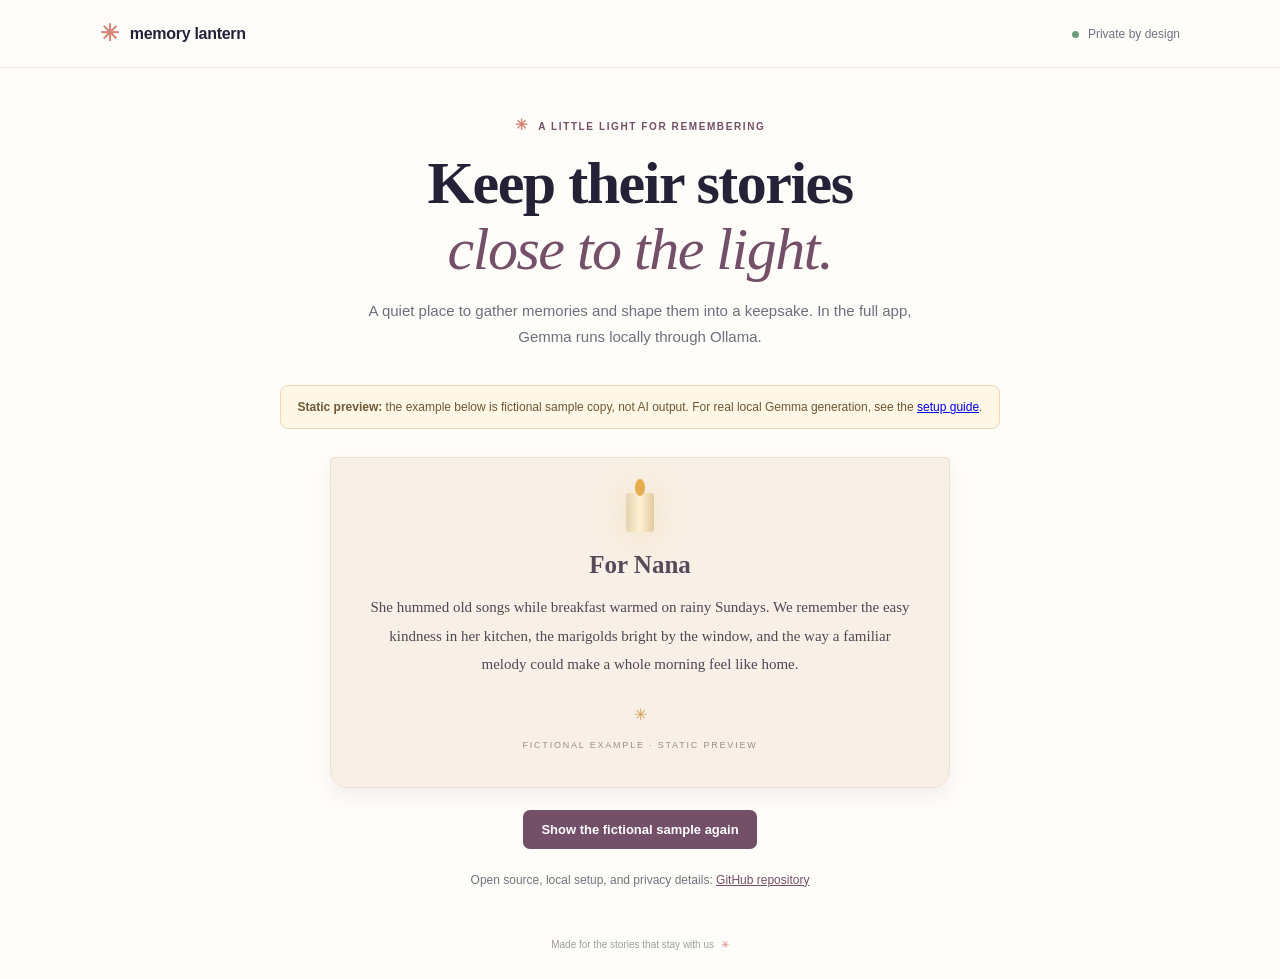
==== docs/index.html @ 7905f13e "Add honest static demo preview and Pages deployment" ====
<!doctype html>
<html lang="en">
<head>
  <meta charset="utf-8"><meta name="viewport" content="width=device-width, initial-scale=1">
  <meta name="theme-color" content="#191b2b">
  <title>Memory Lantern — preview</title>
  <link rel="stylesheet" href="../style.css">
  <style>
    .preview-banner{margin:0 auto 28px;max-width:720px;padding:12px 16px;border:1px solid #ead8b2;border-radius:8px;background:#fff7e5;color:#6d5834;text-align:center;font-size:12px;line-height:1.5}
    .preview-card{max-width:620px;margin:0 auto;background:#f8f0e6;border:1px solid #eee1d0;border-radius:4px 4px 18px 18px;padding:35px 38px;text-align:center;box-shadow:0 8px 18px #32233010}
    .preview-card .candle{width:28px;height:39px;margin:0 auto 19px;background:linear-gradient(90deg,#e4d3b3,#fff1d1,#e1c9a4);border-radius:3px;box-shadow:0 0 35px #e7b55155;position:relative}
    .preview-card .candle:before{content:"";position:absolute;width:10px;height:17px;left:9px;top:-14px;border-radius:50%;background:#e7ac4e}
    .preview-card h2{font:600 25px 'Playfair Display',serif;color:#58495a;margin:9px 0 14px}
    .preview-card p{font:15px/1.9 'Playfair Display',serif;color:#534653;margin:0;white-space:pre-line}
    .preview-card .divider{color:#d29d53;margin:26px 0 10px}
    .sample-button{display:block;margin:22px auto 0;border:0;border-radius:7px;background:#744f68;color:#fff;padding:12px 18px;font:600 13px 'DM Sans',sans-serif;cursor:pointer}
    .sample-button:hover{background:#5f3b55}
    .source-link{text-align:center;font-size:12px;margin:24px auto;color:#77727c}
    .source-link a{color:#744f68}
    @media(max-width:600px){.preview-card{padding:28px 22px}}
  </style>
</head>
<body>
  <header class="topbar"><a class="brand" href="./"><span class="brand-mark">✳</span> memory lantern</a><span class="privacy"><span class="dot"></span> Private by design</span></header>
  <main>
    <section class="intro">
      <div class="eyebrow"><span>✳</span> A little light for remembering</div>
      <h1>Keep their stories<br><em>close to the light.</em></h1>
      <p class="lede">A quiet place to gather memories and shape them into a keepsake. In the full app, Gemma runs locally through Ollama.</p>
    </section>
    <p class="preview-banner"><strong>Static preview:</strong> the example below is fictional sample copy, not AI output. For real local Gemma generation, see the <a href="../README.md">setup guide</a>.</p>
    <article class="preview-card">
      <div class="candle" aria-hidden="true"></div>
      <h2>For Nana</h2>
      <p id="sample">She hummed old songs while breakfast warmed on rainy Sundays. We remember the easy kindness in her kitchen, the marigolds bright by the window, and the way a familiar melody could make a whole morning feel like home.</p>
      <div class="divider">✳</div><span class="card-note">FICTIONAL EXAMPLE · STATIC PREVIEW</span>
    </article>
    <button class="sample-button" id="sampleButton" type="button">Show the fictional sample again</button>
    <p class="source-link">Open source, local setup, and privacy details: <a href="https://github.com/wafulaeliah373-jpg/memory-lantern">GitHub repository</a></p>
    <footer>Made for the stories that stay with us <span>✳</span></footer>
  </main>
  <script>document.querySelector('#sampleButton').addEventListener('click',()=>{const sample=document.querySelector('#sample');sample.textContent='She hummed old songs while breakfast warmed on rainy Sundays. We remember the easy kindness in her kitchen, the marigolds bright by the window, and the way a familiar melody could make a whole morning feel like home.';});</script>
</body>
</html>
---- style.css ----
:root{--ink:#242239;--muted:#777687;--plum:#744f68;--rose:#d88477;--gold:#e4b45b;--paper:#fffdf9;--line:#ece7e1;--night:#191b2b}*{box-sizing:border-box}body{margin:0;background:var(--paper);color:var(--ink);font-family:'DM Sans',sans-serif}.topbar{height:68px;border-bottom:1px solid var(--line);display:flex;align-items:center;justify-content:space-between;padding:0 max(calc((100vw - 1080px)/2),28px)}.brand{text-decoration:none;color:var(--ink);font-weight:700;letter-spacing:-.3px}.brand-mark{color:var(--rose);font-size:23px;vertical-align:-2px;margin-right:7px}.privacy{font-size:12px;color:#747181}.dot{display:inline-block;width:7px;height:7px;background:#6d9c7c;border-radius:50%;margin-right:6px}main{max-width:1032px;margin:0 auto;padding:48px 26px 20px}.intro{text-align:center;max-width:650px;margin:0 auto 36px}.eyebrow,.step{font-size:10px;font-weight:700;letter-spacing:1.6px;color:var(--plum);text-transform:uppercase}.eyebrow span{color:var(--rose);font-size:15px;margin-right:5px}h1{font:600 clamp(38px,5.4vw,60px)/1.1 'Playfair Display',serif;letter-spacing:-1.5px;margin:16px 0;color:#252238}h1 em{font-weight:500;color:var(--plum)}.lede{font-size:15px;line-height:1.7;color:#706e7a;max-width:550px;margin:0 auto}.layout{display:grid;grid-template-columns:1fr 1fr;gap:38px;align-items:start}.form-card{background:#fff;border:1px solid var(--line);border-radius:14px;padding:27px 29px 22px;box-shadow:0 10px 35px #3e283008}.card-heading,.result-top{display:flex;justify-content:space-between;align-items:center}.card-heading{margin-bottom:23px}.card-heading h2{font:600 23px 'Playfair Display',serif;margin:7px 0 0}.little-flower{font-size:24px;color:var(--gold)}label{display:block;font-size:12px;font-weight:600;margin:15px 0 7px}label span{font-weight:400;color:#97939a}input,textarea,select{font:13px 'DM Sans',sans-serif;color:var(--ink);width:100%;border:1px solid #e6e1dc;border-radius:7px;background:#fff;padding:11px 12px;outline:none}input:focus,textarea:focus,select:focus{border-color:#a67f98;box-shadow:0 0 0 3px #744f6812}textarea{resize:vertical;line-height:1.55;min-height:105px}input::placeholder,textarea::placeholder{color:#aaa7ad}#submit{width:100%;border:0;border-radius:7px;background:var(--plum);color:#fff;font:600 14px 'DM Sans',sans-serif;padding:13px;margin-top:21px;cursor:pointer;transition:.2s}#submit:hover{background:#5f3b55;transform:translateY(-1px)}#submit:disabled{opacity:.65;cursor:wait;transform:none}#submit span{color:#f4ce79;margin-right:8px}.fineprint{font-size:10px;color:#92909a;text-align:center;margin:10px 0 0}.status{font-size:12px;text-align:center;color:var(--plum);min-height:15px;margin-top:7px}.status.error{color:#a44848}.result-wrap{padding:4px 0}.result-top{margin:2px 3px 13px}.text-button{border:0;background:none;color:var(--plum);font:600 11px 'DM Sans';cursor:pointer}.keepsake{position:relative;background:#f8f0e6;border:1px solid #eee1d0;border-radius:4px 4px 18px 18px;min-height:390px;padding:38px 35px 28px;text-align:center;overflow:hidden;box-shadow:0 8px 18px #32233010}.keepsake:before,.keepsake:after{content:'✳';position:absolute;color:#dcae67;opacity:.45;font-size:16px}.keepsake:before{top:16px;left:18px}.keepsake:after{top:16px;right:18px}.candle{width:28px;height:39px;background:linear-gradient(90deg,#e4d3b3,#fff1d1,#e1c9a4);border-radius:3px 3px 1px 1px;margin:0 auto 17px;position:relative;box-shadow:0 0 35px #e7b55155}.candle span{position:absolute;background:#e7ac4e;width:10px;height:17px;border-radius:50% 50% 48% 48%;left:9px;top:-14px;filter:drop-shadow(0 0 6px #f0bc59)}.placeholder-title{font:600 23px 'Playfair Display',serif;color:#58495a;margin:7px 0 11px}.keepsake p{font:14px/1.7 'Playfair Display',serif;color:#847780;white-space:pre-wrap}.keepsake.has-text{text-align:left;padding:35px 37px}.keepsake.has-text .candle{margin:0 auto 19px}.keepsake.has-text .placeholder-title{text-align:center;font-size:22px}.keepsake.has-text #story{font:15px/1.85 'Playfair Display',serif;color:#534653;white-space:pre-wrap}.divider{text-align:center;color:#d29d53;margin:28px 0 12px}.card-note{font-size:9px;letter-spacing:1.8px;color:#a08c81}.actions{display:flex;gap:10px;margin-top:12px}.secondary{flex:1;border:1px solid #dfd6cf;background:#fff;border-radius:7px;padding:10px;color:#5f4b5b;font:600 11px 'DM Sans';cursor:pointer}.secondary:hover{border-color:var(--plum)}.gentle-note{text-align:center;color:#97939a;font-size:10px;margin:14px 0}.drafts{background:#fff;border:1px solid var(--line);padding:12px;border-radius:8px;margin-top:10px;font-size:12px}.draft-item{padding:8px;border-bottom:1px solid var(--line);cursor:pointer}.draft-item:last-child{border:0}.why{display:flex;gap:16px;align-items:flex-start;background:#f4f0f4;border:1px solid #ece4eb;border-radius:10px;padding:18px 21px;margin-top:34px}.why-icon{background:#fff;border:1px solid #e8dce7;border-radius:50%;width:31px;height:31px;display:grid;place-items:center;flex:none;color:var(--plum)}.why h3{font:600 14px 'DM Sans';margin:1px 0 5px}.why p{font-size:12px;line-height:1.6;color:#77727c;margin:0}footer{text-align:center;font-size:10px;color:#a09ba1;padding:28px 0 9px}footer span{color:var(--rose);margin-left:4px}@media(max-width:720px){main{padding:35px 17px 15px}.topbar{padding:0 18px}.layout{grid-template-columns:1fr;gap:24px}.intro{margin-bottom:27px}.form-card{padding:23px 20px}.keepsake{min-height:350px}.why{margin-top:27px}}@media print{.topbar,.intro,.form-card,.result-top,.actions,.drafts,.gentle-note,.why,footer{display:none!important}main{padding:0}.layout{display:block}.result-wrap{padding:0}.keepsake{min-height:90vh;box-shadow:none;border:0;background:#fffaf1;display:flex;flex-direction:column;justify-content:center}}
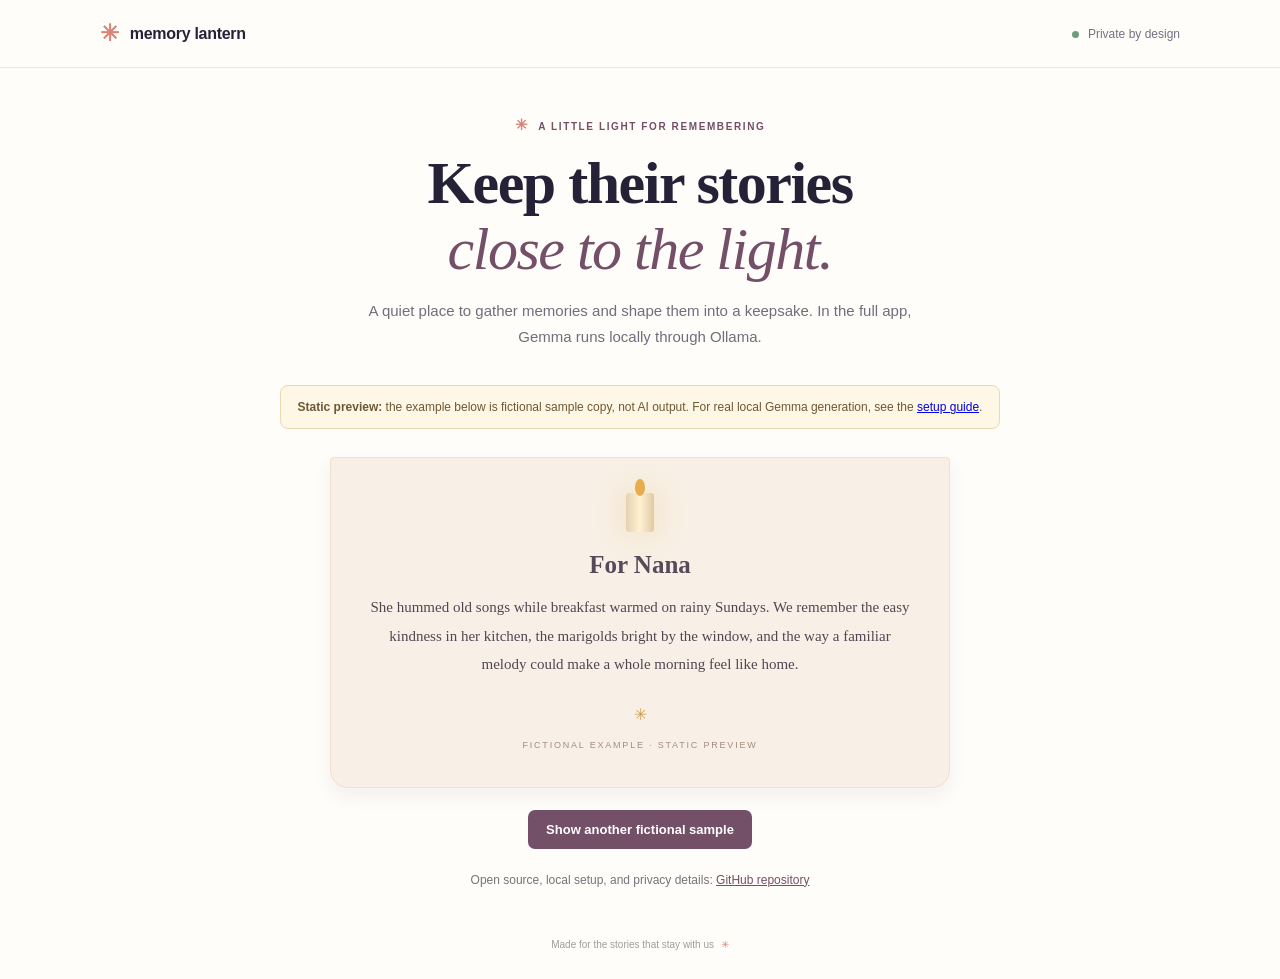
==== commit 24489c1b: "Make the hosted preview sample button interactive Updated the button functionality to cycle through " ====
--- a/docs/index.html
+++ b/docs/index.html
@@ -4,7 +4,7 @@
   <meta charset="utf-8"><meta name="viewport" content="width=device-width, initial-scale=1">
   <meta name="theme-color" content="#191b2b">
   <title>Memory Lantern — preview</title>
-  <link rel="stylesheet" href="../style.css">
+  <link rel="stylesheet" href="./style.css">
   <style>
     .preview-banner{margin:0 auto 28px;max-width:720px;padding:12px 16px;border:1px solid #ead8b2;border-radius:8px;background:#fff7e5;color:#6d5834;text-align:center;font-size:12px;line-height:1.5}
     .preview-card{max-width:620px;margin:0 auto;background:#f8f0e6;border:1px solid #eee1d0;border-radius:4px 4px 18px 18px;padding:35px 38px;text-align:center;box-shadow:0 8px 18px #32233010}
@@ -28,17 +28,28 @@
       <h1>Keep their stories<br><em>close to the light.</em></h1>
       <p class="lede">A quiet place to gather memories and shape them into a keepsake. In the full app, Gemma runs locally through Ollama.</p>
     </section>
-    <p class="preview-banner"><strong>Static preview:</strong> the example below is fictional sample copy, not AI output. For real local Gemma generation, see the <a href="../README.md">setup guide</a>.</p>
+    <p class="preview-banner"><strong>Static preview:</strong> the example below is fictional sample copy, not AI output. For real local Gemma generation, see the <a href="https://github.com/wafulaeliah373-jpg/memory-lantern#readme">setup guide</a>.</p>
     <article class="preview-card">
       <div class="candle" aria-hidden="true"></div>
-      <h2>For Nana</h2>
+      <h2 id="sampleTitle">For Nana</h2>
       <p id="sample">She hummed old songs while breakfast warmed on rainy Sundays. We remember the easy kindness in her kitchen, the marigolds bright by the window, and the way a familiar melody could make a whole morning feel like home.</p>
       <div class="divider">✳</div><span class="card-note">FICTIONAL EXAMPLE · STATIC PREVIEW</span>
     </article>
-    <button class="sample-button" id="sampleButton" type="button">Show the fictional sample again</button>
+    <button class="sample-button" id="sampleButton" type="button">Show another fictional sample</button>
     <p class="source-link">Open source, local setup, and privacy details: <a href="https://github.com/wafulaeliah373-jpg/memory-lantern">GitHub repository</a></p>
     <footer>Made for the stories that stay with us <span>✳</span></footer>
   </main>
-  <script>document.querySelector('#sampleButton').addEventListener('click',()=>{const sample=document.querySelector('#sample');sample.textContent='She hummed old songs while breakfast warmed on rainy Sundays. We remember the easy kindness in her kitchen, the marigolds bright by the window, and the way a familiar melody could make a whole morning feel like home.';});</script>
+  <script>
+    const samples = [
+      { title: 'For Nana', text: 'She hummed old songs while breakfast warmed on rainy Sundays. We remember the easy kindness in her kitchen, the marigolds bright by the window, and the way a familiar melody could make a whole morning feel like home.' },
+      { title: 'For Grandpa', text: 'He kept a little garden behind the house and always saved the ripest tomatoes for someone else. We remember his patient hands, the stories he told at dusk, and how he made ordinary afternoons feel generous.' }
+    ];
+    let sampleIndex = 0;
+    document.querySelector('#sampleButton').addEventListener('click', () => {
+      sampleIndex = (sampleIndex + 1) % samples.length;
+      document.querySelector('#sampleTitle').textContent = samples[sampleIndex].title;
+      document.querySelector('#sample').textContent = samples[sampleIndex].text;
+    });
+  </script>
 </body>
 </html>
--- a/docs/style.css
+++ b/docs/style.css
@@ -0,0 +1 @@
+:root{--ink:#242239;--muted:#777687;--plum:#744f68;--rose:#d88477;--gold:#e4b45b;--paper:#fffdf9;--line:#ece7e1;--night:#191b2b}*{box-sizing:border-box}body{margin:0;background:var(--paper);color:var(--ink);font-family:'DM Sans',sans-serif}.topbar{height:68px;border-bottom:1px solid var(--line);display:flex;align-items:center;justify-content:space-between;padding:0 max(calc((100vw - 1080px)/2),28px)}.brand{text-decoration:none;color:var(--ink);font-weight:700;letter-spacing:-.3px}.brand-mark{color:var(--rose);font-size:23px;vertical-align:-2px;margin-right:7px}.privacy{font-size:12px;color:#747181}.dot{display:inline-block;width:7px;height:7px;background:#6d9c7c;border-radius:50%;margin-right:6px}main{max-width:1032px;margin:0 auto;padding:48px 26px 20px}.intro{text-align:center;max-width:650px;margin:0 auto 36px}.eyebrow,.step{font-size:10px;font-weight:700;letter-spacing:1.6px;color:var(--plum);text-transform:uppercase}.eyebrow span{color:var(--rose);font-size:15px;margin-right:5px}h1{font:600 clamp(38px,5.4vw,60px)/1.1 'Playfair Display',serif;letter-spacing:-1.5px;margin:16px 0;color:#252238}h1 em{font-weight:500;color:var(--plum)}.lede{font-size:15px;line-height:1.7;color:#706e7a;max-width:550px;margin:0 auto}.layout{display:grid;grid-template-columns:1fr 1fr;gap:38px;align-items:start}.form-card{background:#fff;border:1px solid var(--line);border-radius:14px;padding:27px 29px 22px;box-shadow:0 10px 35px #3e283008}.card-heading,.result-top{display:flex;justify-content:space-between;align-items:center}.card-heading{margin-bottom:23px}.card-heading h2{font:600 23px 'Playfair Display',serif;margin:7px 0 0}.little-flower{font-size:24px;color:var(--gold)}label{display:block;font-size:12px;font-weight:600;margin:15px 0 7px}label span{font-weight:400;color:#97939a}input,textarea,select{font:13px 'DM Sans',sans-serif;color:var(--ink);width:100%;border:1px solid #e6e1dc;border-radius:7px;background:#fff;padding:11px 12px;outline:none}input:focus,textarea:focus,select:focus{border-color:#a67f98;box-shadow:0 0 0 3px #744f6812}textarea{resize:vertical;line-height:1.55;min-height:105px}input::placeholder,textarea::placeholder{color:#aaa7ad}#submit{width:100%;border:0;border-radius:7px;background:var(--plum);color:#fff;font:600 14px 'DM Sans',sans-serif;padding:13px;margin-top:21px;cursor:pointer;transition:.2s}#submit:hover{background:#5f3b55;transform:translateY(-1px)}#submit:disabled{opacity:.65;cursor:wait;transform:none}#submit span{color:#f4ce79;margin-right:8px}.fineprint{font-size:10px;color:#92909a;text-align:center;margin:10px 0 0}.status{font-size:12px;text-align:center;color:var(--plum);min-height:15px;margin-top:7px}.status.error{color:#a44848}.result-wrap{padding:4px 0}.result-top{margin:2px 3px 13px}.text-button{border:0;background:none;color:var(--plum);font:600 11px 'DM Sans';cursor:pointer}.keepsake{position:relative;background:#f8f0e6;border:1px solid #eee1d0;border-radius:4px 4px 18px 18px;min-height:390px;padding:38px 35px 28px;text-align:center;overflow:hidden;box-shadow:0 8px 18px #32233010}.keepsake:before,.keepsake:after{content:'✳';position:absolute;color:#dcae67;opacity:.45;font-size:16px}.keepsake:before{top:16px;left:18px}.keepsake:after{top:16px;right:18px}.candle{width:28px;height:39px;background:linear-gradient(90deg,#e4d3b3,#fff1d1,#e1c9a4);border-radius:3px 3px 1px 1px;margin:0 auto 17px;position:relative;box-shadow:0 0 35px #e7b55155}.candle span{position:absolute;background:#e7ac4e;width:10px;height:17px;border-radius:50% 50% 48% 48%;left:9px;top:-14px;filter:drop-shadow(0 0 6px #f0bc59)}.placeholder-title{font:600 23px 'Playfair Display',serif;color:#58495a;margin:7px 0 11px}.keepsake p{font:14px/1.7 'Playfair Display',serif;color:#847780;white-space:pre-wrap}.keepsake.has-text{text-align:left;padding:35px 37px}.keepsake.has-text .candle{margin:0 auto 19px}.keepsake.has-text .placeholder-title{text-align:center;font-size:22px}.keepsake.has-text #story{font:15px/1.85 'Playfair Display',serif;color:#534653;white-space:pre-wrap}.divider{text-align:center;color:#d29d53;margin:28px 0 12px}.card-note{font-size:9px;letter-spacing:1.8px;color:#a08c81}.actions{display:flex;gap:10px;margin-top:12px}.secondary{flex:1;border:1px solid #dfd6cf;background:#fff;border-radius:7px;padding:10px;color:#5f4b5b;font:600 11px 'DM Sans';cursor:pointer}.secondary:hover{border-color:var(--plum)}.gentle-note{text-align:center;color:#97939a;font-size:10px;margin:14px 0}.drafts{background:#fff;border:1px solid var(--line);padding:12px;border-radius:8px;margin-top:10px;font-size:12px}.draft-item{padding:8px;border-bottom:1px solid var(--line);cursor:pointer}.draft-item:last-child{border:0}.why{display:flex;gap:16px;align-items:flex-start;background:#f4f0f4;border:1px solid #ece4eb;border-radius:10px;padding:18px 21px;margin-top:34px}.why-icon{background:#fff;border:1px solid #e8dce7;border-radius:50%;width:31px;height:31px;display:grid;place-items:center;flex:none;color:var(--plum)}.why h3{font:600 14px 'DM Sans';margin:1px 0 5px}.why p{font-size:12px;line-height:1.6;color:#77727c;margin:0}footer{text-align:center;font-size:10px;color:#a09ba1;padding:28px 0 9px}footer span{color:var(--rose);margin-left:4px}@media(max-width:720px){main{padding:35px 17px 15px}.topbar{padding:0 18px}.layout{grid-template-columns:1fr;gap:24px}.intro{margin-bottom:27px}.form-card{padding:23px 20px}.keepsake{min-height:350px}.why{margin-top:27px}}@media print{.topbar,.intro,.form-card,.result-top,.actions,.drafts,.gentle-note,.why,footer{display:none!important}main{padding:0}.layout{display:block}.result-wrap{padding:0}.keepsake{min-height:90vh;box-shadow:none;border:0;background:#fffaf1;display:flex;flex-direction:column;justify-content:center}}
